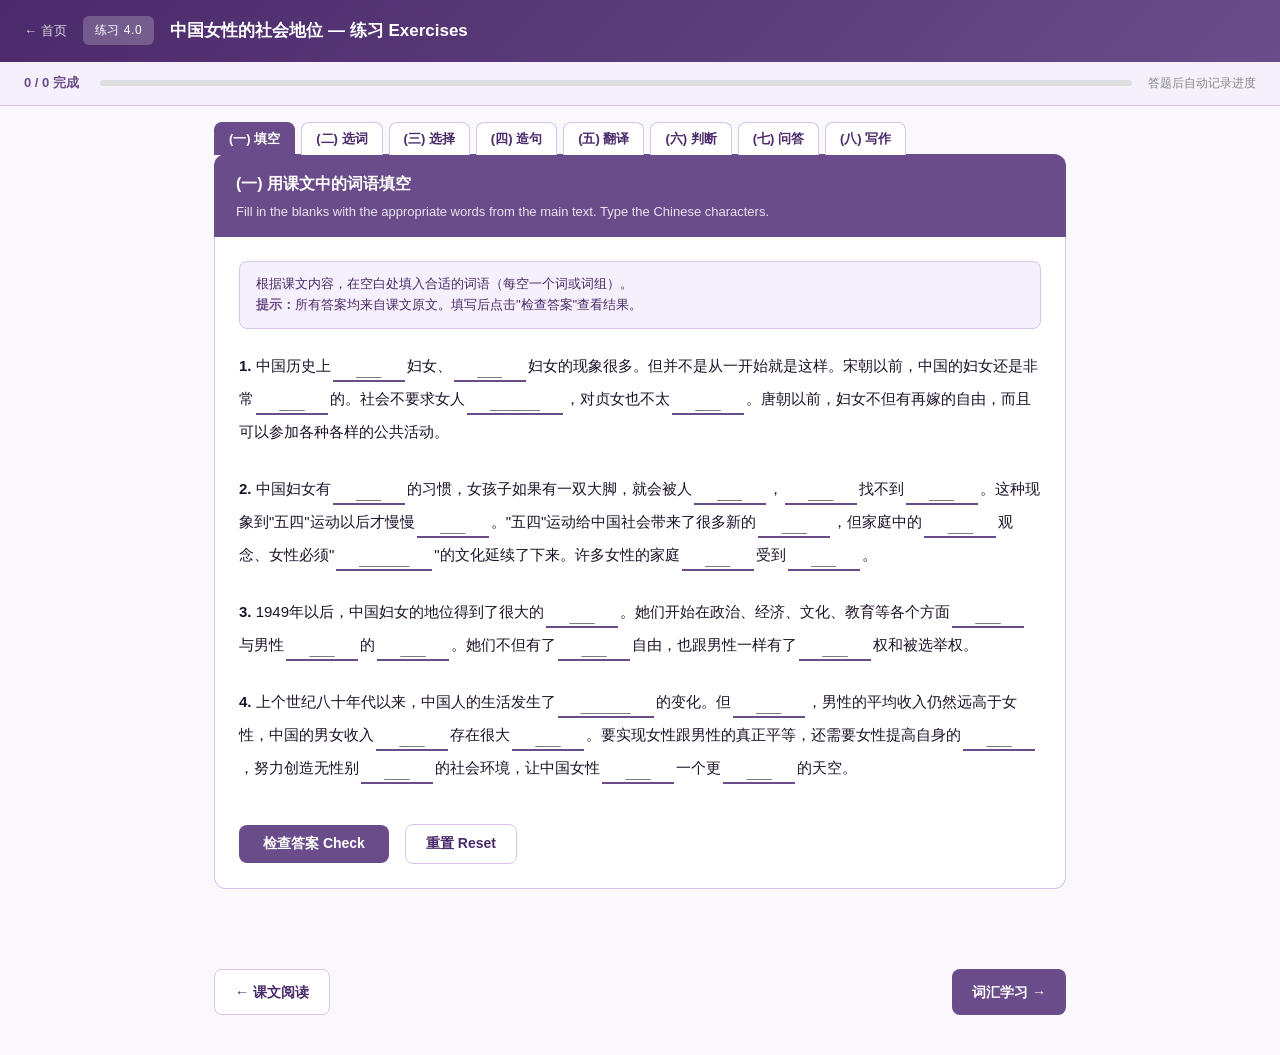
==== exercises-4-0.html @ 2a6adb48 "Add files via upload" ====
<!DOCTYPE html>
<html lang="zh">
<head>
<meta charset="UTF-8">
<meta name="viewport" content="width=device-width,initial-scale=1">
<title>Exercises 4.0 – 中国女性的社会地位</title>
<style>
*{box-sizing:border-box;margin:0;padding:0}
:root{--pu:#6b4c8a;--pud:#4a2a6a;--pul:#f5f0fb;--pub:#ede8f7;--puline:#d5c4ec;--ok:#2d6a4f;--okbg:#d8f3dc;--err:#922b21;--errbg:#fde8e8;--warn:#7d6608;--warnbg:#fef9c3}
body{font-family:'PingFang SC','Microsoft YaHei',sans-serif;background:#faf8fd;color:#1e1228;line-height:1.75;font-size:15px}

/* ── Header ── */
.site-header{background:linear-gradient(135deg,var(--pud),var(--pu));color:#fff;padding:16px 24px;display:flex;align-items:center;gap:16px;flex-wrap:wrap;position:sticky;top:0;z-index:100}
.site-header a.back{color:rgba(255,255,255,.8);font-size:13px;text-decoration:none;white-space:nowrap}
.site-header a.back:hover{color:#fff}
.badge{background:rgba(255,255,255,.22);border-radius:6px;padding:4px 12px;font-size:12px;letter-spacing:.05em}
.site-header h1{font-size:17px;flex:1}

/* ── Progress bar ── */
.progress-bar{background:var(--pul);border-bottom:1px solid var(--puline);padding:10px 24px;display:flex;align-items:center;gap:16px;font-size:13px;color:var(--pud);flex-wrap:wrap}
.progress-bar strong{color:var(--pu);min-width:60px}
.prog-track{flex:1;min-width:120px;height:6px;background:#ddd;border-radius:99px;overflow:hidden}
.prog-fill{height:100%;background:var(--pu);border-radius:99px;transition:width .4s}

/* ── Nav tabs ── */
.ex-tabs{display:flex;gap:6px;flex-wrap:wrap;padding:16px 24px 0;max-width:900px;margin:0 auto}
.ex-tab{padding:7px 14px;border-radius:8px 8px 0 0;border:1px solid var(--puline);border-bottom:none;background:#fff;color:var(--pud);font-size:13px;font-weight:600;cursor:pointer;transition:background .15s}
.ex-tab:hover{background:var(--pul)}
.ex-tab.active{background:var(--pu);color:#fff;border-color:var(--pu)}

/* ── Main layout ── */
.ex-wrap{max-width:900px;margin:0 auto;padding:0 24px 60px}
.ex-section{display:none}
.ex-section.active{display:block}
.ex-header{background:var(--pu);color:#fff;padding:16px 22px;border-radius:12px 12px 0 0;margin-top:-1px}
.ex-header h2{font-size:16px;font-weight:700}
.ex-header p{font-size:13px;opacity:.85;margin-top:4px;line-height:1.5}
.ex-body{background:#fff;border:1px solid var(--puline);border-top:none;border-radius:0 0 12px 12px;padding:24px}

/* ── Instructions box ── */
.instructions{background:var(--pul);border:1px solid var(--puline);border-radius:8px;padding:12px 16px;margin-bottom:20px;font-size:13px;color:var(--pud);line-height:1.6}
.instructions strong{color:var(--pu)}

/* ── Word bank ── */
.word-bank{display:flex;flex-wrap:wrap;gap:8px;padding:12px 16px;background:#f9f7fe;border:2px dashed var(--puline);border-radius:8px;margin-bottom:20px}
.word-bank span{background:#fff;border:1px solid var(--puline);border-radius:20px;padding:4px 12px;font-size:14px;font-weight:600;color:var(--pud);cursor:default}
.word-bank span.used{opacity:.35;text-decoration:line-through}

/* ── Fill-in-blank ── */
.fill-para{margin-bottom:24px;line-height:2.2;font-size:15px}
.blank-wrap{display:inline-flex;flex-direction:column;align-items:center;vertical-align:bottom;margin:0 2px}
.blank-input{border:none;border-bottom:2px solid var(--pu);background:transparent;width:72px;text-align:center;font-size:15px;font-family:inherit;color:var(--pud);outline:none;padding:2px 4px}
.blank-input.ok{border-color:var(--ok);color:var(--ok);background:var(--okbg)}
.blank-input.err{border-color:var(--err);color:var(--err);background:var(--errbg)}
.blank-hint{font-size:11px;color:var(--err);margin-top:2px;display:none}
.blank-input.err + .blank-hint{display:block}

/* ── Sentence group ── */
.sentence-group{margin-bottom:18px;padding:14px 16px;background:#faf8fd;border-radius:8px;border:1px solid var(--puline)}
.sentence-group .s-num{font-weight:700;color:var(--pu);margin-right:6px}
.sentence-group .s-text{font-size:15px;line-height:2}
.sentence-group .s-input{border:none;border-bottom:2px solid var(--pu);background:transparent;width:80px;text-align:center;font-size:15px;font-family:inherit;color:var(--pud);outline:none;padding:2px 4px}
.sentence-group .s-input.ok{border-color:var(--ok);color:var(--ok);background:var(--okbg);border-radius:4px}
.sentence-group .s-input.err{border-color:var(--err);color:var(--err);background:var(--errbg);border-radius:4px}
.s-feedback{font-size:13px;margin-top:8px;padding:7px 12px;border-radius:6px;display:none}
.s-feedback.show{display:block}
.s-feedback.ok{background:var(--okbg);color:var(--ok)}
.s-feedback.err{background:var(--errbg);color:var(--err)}

/* ── Choose between two words ── */
.pair-group{margin-bottom:18px;padding:14px 16px;background:#faf8fd;border-radius:8px;border:1px solid var(--puline)}
.pair-label{font-size:13px;font-weight:700;color:var(--pu);margin-bottom:8px;display:flex;align-items:center;gap:8px}
.pair-badge{background:var(--pu);color:#fff;border-radius:20px;padding:2px 10px;font-size:12px}
.pair-sentence{font-size:15px;line-height:2.1;margin-bottom:6px}
.pair-select{border:1.5px solid var(--puline);border-radius:6px;padding:4px 10px;font-size:14px;font-family:inherit;background:#fff;color:var(--pud);outline:none;cursor:pointer}
.pair-select:focus{border-color:var(--pu)}
.pair-select.ok{border-color:var(--ok);background:var(--okbg);color:var(--ok)}
.pair-select.err{border-color:var(--err);background:var(--errbg);color:var(--err)}
.pair-feedback{font-size:13px;margin-top:6px;padding:6px 10px;border-radius:6px;display:none}
.pair-feedback.show{display:block}
.pair-feedback.ok{background:var(--okbg);color:var(--ok)}
.pair-feedback.err{background:var(--errbg);color:var(--err)}

/* ── T/F ── */
.tf-item{display:flex;align-items:flex-start;gap:12px;padding:14px 16px;background:#faf8fd;border:1px solid var(--puline);border-radius:8px;margin-bottom:12px}
.tf-num{font-weight:700;color:var(--pu);min-width:24px}
.tf-statement{flex:1;font-size:15px;line-height:1.65}
.tf-btns{display:flex;gap:8px;flex-shrink:0}
.tf-btn{padding:6px 16px;border-radius:6px;border:1.5px solid var(--puline);background:#fff;font-size:14px;font-weight:600;cursor:pointer;transition:background .15s}
.tf-btn:hover:not(:disabled){background:var(--pul)}
.tf-btn.selected-t{background:var(--pu);color:#fff;border-color:var(--pu)}
.tf-btn.selected-f{background:var(--pu);color:#fff;border-color:var(--pu)}
.tf-btn.correct{background:var(--okbg);color:var(--ok);border-color:var(--ok)}
.tf-btn.wrong{background:var(--errbg);color:var(--err);border-color:var(--err)}
.tf-btn:disabled{cursor:default}
.tf-expl{font-size:13px;margin-top:8px;padding:7px 12px;border-radius:6px;display:none;line-height:1.55}
.tf-expl.show{display:block}
.tf-expl.ok{background:var(--okbg);color:var(--ok)}
.tf-expl.err{background:var(--errbg);color:var(--err)}

/* ── Open-ended ── */
.open-q{margin-bottom:20px;padding:16px;background:#faf8fd;border:1px solid var(--puline);border-radius:8px}
.open-q .q-num{font-weight:700;color:var(--pu);margin-right:8px}
.open-q textarea{width:100%;min-height:90px;border:1.5px solid var(--puline);border-radius:8px;padding:10px;font-size:14px;font-family:inherit;resize:vertical;outline:none;margin-top:10px;background:#fff}
.open-q textarea:focus{border-color:var(--pu)}
.model-toggle{font-size:13px;color:var(--pu);cursor:pointer;text-decoration:underline;margin-top:8px;display:inline-block}
.model-answer{display:none;margin-top:10px;padding:12px 14px;background:var(--warnbg);border:1px solid #e9d100;border-radius:8px;font-size:14px;line-height:1.65;color:var(--warn)}
.model-answer.show{display:block}
.model-answer strong{display:block;margin-bottom:6px;font-size:13px}

/* ── Translate section ── */
.translate-src{background:#f0f4ff;border:1px solid #c0ccee;border-radius:8px;padding:14px 16px;margin-bottom:14px;font-size:14px;line-height:1.7;font-style:italic;color:#2c3e6a}

/* ── Buttons ── */
.btn-check{background:var(--pu);color:#fff;border:none;border-radius:8px;padding:10px 24px;font-size:14px;font-weight:700;cursor:pointer;margin-top:16px;transition:opacity .15s}
.btn-check:hover{opacity:.85}
.btn-reset{background:#fff;color:var(--pud);border:1.5px solid var(--puline);border-radius:8px;padding:10px 20px;font-size:14px;font-weight:600;cursor:pointer;margin-top:16px;margin-left:8px;transition:background .15s}
.btn-reset:hover{background:var(--pul)}
.btn-row{display:flex;gap:8px;flex-wrap:wrap;align-items:center;margin-top:18px}

/* ── Score summary ── */
.score-box{background:#fff;border:2px solid var(--puline);border-radius:12px;padding:20px 24px;text-align:center;margin-top:20px;display:none}
.score-box.show{display:block}
.score-big{font-size:36px;font-weight:700;color:var(--pu)}
.score-label{color:#666;font-size:14px;margin-top:4px}

/* ── Writing links ── */
.writing-promo{background:var(--pul);border:1px solid var(--puline);border-radius:10px;padding:18px 20px;display:flex;align-items:center;justify-content:space-between;gap:16px;flex-wrap:wrap}
.writing-promo p{font-size:14px;color:var(--pud);flex:1}
.writing-promo a{background:var(--pu);color:#fff;text-decoration:none;padding:10px 20px;border-radius:8px;font-size:14px;font-weight:600;white-space:nowrap;transition:opacity .15s}
.writing-promo a:hover{opacity:.85}

/* ── Nav footer ── */
.nav-footer{max-width:900px;margin:0 auto;padding:20px 24px 40px;display:flex;justify-content:space-between;gap:10px;flex-wrap:wrap}
.nav-link{display:inline-flex;align-items:center;gap:8px;text-decoration:none;padding:10px 20px;border-radius:8px;font-size:14px;font-weight:600;transition:opacity .15s}
.nav-link.sec{background:#fff;color:var(--pud);border:1.5px solid var(--puline)}
.nav-link.pri{background:var(--pu);color:#fff}
.nav-link:hover{opacity:.82}

@media(max-width:600px){
  .ex-tabs{padding:12px 12px 0;gap:4px}
  .ex-tab{padding:6px 10px;font-size:12px}
  .ex-wrap{padding:0 12px 60px}
  .tf-item{flex-direction:column}
  .tf-btns{margin-top:8px}
}
</style>
</head>
<body>

<header class="site-header">
  <a class="back" href="index.html">← 首页</a>
  <div class="badge">练习 4.0</div>
  <h1>中国女性的社会地位 — 练习 Exercises</h1>
</header>

<div class="progress-bar">
  <strong id="prog-label">0 / 0 完成</strong>
  <div class="prog-track"><div class="prog-fill" id="prog-fill" style="width:0%"></div></div>
  <span style="color:#888;font-size:12px">答题后自动记录进度</span>
</div>

<div class="ex-tabs">
  <button class="ex-tab active" onclick="showSection(0)">(一) 填空</button>
  <button class="ex-tab" onclick="showSection(1)">(二) 选词</button>
  <button class="ex-tab" onclick="showSection(2)">(三) 选择</button>
  <button class="ex-tab" onclick="showSection(3)">(四) 造句</button>
  <button class="ex-tab" onclick="showSection(4)">(五) 翻译</button>
  <button class="ex-tab" onclick="showSection(5)">(六) 判断</button>
  <button class="ex-tab" onclick="showSection(6)">(七) 问答</button>
  <button class="ex-tab" onclick="showSection(7)">(八) 写作</button>
</div>

<div class="ex-wrap">

<!-- ══════════════════════════════════
  (一) 填空 Fill in the blanks
══════════════════════════════════ -->
<div class="ex-section active" id="sec0">
  <div class="ex-header">
    <h2>(一) 用课文中的词语填空</h2>
    <p>Fill in the blanks with the appropriate words from the main text. Type the Chinese characters.</p>
  </div>
  <div class="ex-body">
    <div class="instructions">
      根据课文内容，在空白处填入合适的词语（每空一个词或词组）。<br>
      <strong>提示：</strong>所有答案均来自课文原文。填写后点击"检查答案"查看结果。
    </div>

    <!-- Para 1 -->
    <div class="fill-para">
      <strong>1.</strong> 中国历史上<span class="blank-wrap"><input class="blank-input" data-ans="歧视" placeholder="___"><span class="blank-hint">→ 歧视</span></span>妇女、<span class="blank-wrap"><input class="blank-input" data-ans="压迫" placeholder="___"><span class="blank-hint">→ 压迫</span></span>妇女的现象很多。但并不是从一开始就是这样。宋朝以前，中国的妇女还是非常<span class="blank-wrap"><input class="blank-input" data-ans="开放" placeholder="___"><span class="blank-hint">→ 开放</span></span>的。社会不要求女人<span class="blank-wrap"><input class="blank-input" data-ans="从一而终" placeholder="______" style="width:96px"><span class="blank-hint">→ 从一而终</span></span>，对贞女也不太<span class="blank-wrap"><input class="blank-input" data-ans="在乎" placeholder="___"><span class="blank-hint">→ 在乎</span></span>。唐朝以前，妇女不但有再嫁的自由，而且可以参加各种各样的公共活动。
    </div>

    <!-- Para 2 -->
    <div class="fill-para">
      <strong>2.</strong> 中国妇女有<span class="blank-wrap"><input class="blank-input" data-ans="缠足" placeholder="___"><span class="blank-hint">→ 缠足</span></span>的习惯，女孩子如果有一双大脚，就会被人<span class="blank-wrap"><input class="blank-input" data-ans="耻笑" placeholder="___"><span class="blank-hint">→ 耻笑</span></span>，<span class="blank-wrap"><input class="blank-input" data-ans="甚至" placeholder="___"><span class="blank-hint">→ 甚至</span></span>找不到<span class="blank-wrap"><input class="blank-input" data-ans="婆家" placeholder="___"><span class="blank-hint">→ 婆家</span></span>。这种现象到"五四"运动以后才慢慢<span class="blank-wrap"><input class="blank-input" data-ans="消失" placeholder="___"><span class="blank-hint">→ 消失</span></span>。"五四"运动给中国社会带来了很多新的<span class="blank-wrap"><input class="blank-input" data-ans="风气" placeholder="___"><span class="blank-hint">→ 风气</span></span>，但家庭中的<span class="blank-wrap"><input class="blank-input" data-ans="夫权" placeholder="___"><span class="blank-hint">→ 夫权</span></span>观念、女性必须"<span class="blank-wrap"><input class="blank-input" data-ans="三从四德" placeholder="______" style="width:96px"><span class="blank-hint">→ 三从四德</span></span>"的文化延续了下来。许多女性的家庭<span class="blank-wrap"><input class="blank-input" data-ans="权益" placeholder="___"><span class="blank-hint">→ 权益</span></span>受到<span class="blank-wrap"><input class="blank-input" data-ans="侵犯" placeholder="___"><span class="blank-hint">→ 侵犯</span></span>。
    </div>

    <!-- Para 3 -->
    <div class="fill-para">
      <strong>3.</strong> 1949年以后，中国妇女的地位得到了很大的<span class="blank-wrap"><input class="blank-input" data-ans="提高" placeholder="___"><span class="blank-hint">→ 提高</span></span>。她们开始在政治、经济、文化、教育等各个方面<span class="blank-wrap"><input class="blank-input" data-ans="享有" placeholder="___"><span class="blank-hint">→ 享有</span></span>与男性<span class="blank-wrap"><input class="blank-input" data-ans="平等" placeholder="___"><span class="blank-hint">→ 平等</span></span>的<span class="blank-wrap"><input class="blank-input" data-ans="权利" placeholder="___"><span class="blank-hint">→ 权利</span></span>。她们不但有了<span class="blank-wrap"><input class="blank-input" data-ans="婚姻" placeholder="___"><span class="blank-hint">→ 婚姻</span></span>自由，也跟男性一样有了<span class="blank-wrap"><input class="blank-input" data-ans="选举" placeholder="___"><span class="blank-hint">→ 选举</span></span>权和被选举权。
    </div>

    <!-- Para 4 -->
    <div class="fill-para">
      <strong>4.</strong> 上个世纪八十年代以来，中国人的生活发生了<span class="blank-wrap"><input class="blank-input" data-ans="翻天覆地" placeholder="______" style="width:96px"><span class="blank-hint">→ 翻天覆地</span></span>的变化。但<span class="blank-wrap"><input class="blank-input" data-ans="目前" placeholder="___"><span class="blank-hint">→ 目前</span></span>，男性的平均收入仍然远高于女性，中国的男女收入<span class="blank-wrap"><input class="blank-input" data-ans="比率" placeholder="___"><span class="blank-hint">→ 比率</span></span>存在很大<span class="blank-wrap"><input class="blank-input" data-ans="差距" placeholder="___"><span class="blank-hint">→ 差距</span></span>。要实现女性跟男性的真正平等，还需要女性提高自身的<span class="blank-wrap"><input class="blank-input" data-ans="素质" placeholder="___"><span class="blank-hint">→ 素质</span></span>，努力创造无性别<span class="blank-wrap"><input class="blank-input" data-ans="歧视" placeholder="___"><span class="blank-hint">→ 歧视</span></span>的社会环境，让中国女性<span class="blank-wrap"><input class="blank-input" data-ans="拥有" placeholder="___"><span class="blank-hint">→ 拥有</span></span>一个更<span class="blank-wrap"><input class="blank-input" data-ans="广阔" placeholder="___"><span class="blank-hint">→ 广阔</span></span>的天空。
    </div>

    <div class="btn-row">
      <button class="btn-check" onclick="checkFill()">检查答案 Check</button>
      <button class="btn-reset" onclick="resetFill()">重置 Reset</button>
    </div>
    <div class="score-box" id="fill-score"></div>
  </div>
</div>

<!-- ══════════════════════════════════
  (二) 选词填空
══════════════════════════════════ -->
<div class="ex-section" id="sec1">
  <div class="ex-header">
    <h2>(二) 选词填空</h2>
    <p>Fill in the blanks with the most appropriate words from the list below.</p>
  </div>
  <div class="ex-body">
    <div class="word-bank" id="wb2">
      <span>压迫</span><span>消失</span><span>广阔</span><span>虐待</span>
      <span>享有</span><span>侵犯</span><span>在乎</span><span>调查</span>
      <span>下降</span><span>期待</span>
    </div>

    <div id="cloze-items">
      <div class="sentence-group" data-ans="虐待">
        <span class="s-num">1.</span>
        <span class="s-text">听说在战争中经常有打骂、<input class="s-input" placeholder="____">俘虏的现象。</span>
        <div class="s-feedback"></div>
      </div>
      <div class="sentence-group" data-ans="压迫">
        <span class="s-num">2.</span>
        <span class="s-text">在阶级社会里，被<input class="s-input" placeholder="____">阶级不可能有真正的自由。</span>
        <div class="s-feedback"></div>
      </div>
      <div class="sentence-group" data-ans="消失">
        <span class="s-num">3.</span>
        <span class="s-text">恐龙在地球上生活了一亿多年，后来为什么突然<input class="s-input" placeholder="____">了？</span>
        <div class="s-feedback"></div>
      </div>
      <div class="sentence-group" data-ans="侵犯">
        <span class="s-num">4.</span>
        <span class="s-text">根据美国法律，如果美国公司在国外<input class="s-input" placeholder="____">人权，外国公民可以把这个公司告上法庭。</span>
        <div class="s-feedback"></div>
      </div>
      <div class="sentence-group" data-ans="广阔">
        <span class="s-num">5.</span>
        <span class="s-text">看着那<input class="s-input" placeholder="____">的海面，他的心情一下子好了许多。</span>
        <div class="s-feedback"></div>
      </div>
      <div class="sentence-group" data-ans="期待">
        <span class="s-num">6.</span>
        <span class="s-text">对蝴蝶季节迁徙（to migrate）的研究才刚刚开始，科学家<input class="s-input" placeholder="____">着有更多更有趣的发现。</span>
        <div class="s-feedback"></div>
      </div>
      <div class="sentence-group" data-ans="下降">
        <span class="s-num">7.</span>
        <span class="s-text">他最近迷上了电脑游戏，没有心思学习，考试成绩直线<input class="s-input" placeholder="____">。</span>
        <div class="s-feedback"></div>
      </div>
      <div class="sentence-group" data-ans="享有">
        <span class="s-num">8.</span>
        <span class="s-text">杭州<input class="s-input" placeholder="____">"人间天堂"的美誉（good reputation），是中国著名的旅游城市。</span>
        <div class="s-feedback"></div>
      </div>
      <div class="sentence-group" data-ans="调查">
        <span class="s-num">9.</span>
        <span class="s-text">根据最新的<input class="s-input" placeholder="____">结果，69%的老师不喜欢新上任的教育部部长。</span>
        <div class="s-feedback"></div>
      </div>
      <div class="sentence-group" data-ans="在乎">
        <span class="s-num">10.</span>
        <span class="s-text">不少人进歌厅、舞厅一次花几百元、上千元都不<input class="s-input" placeholder="____">，却不愿意花几十元买书报杂志。</span>
        <div class="s-feedback"></div>
      </div>
    </div>
    <div class="btn-row">
      <button class="btn-check" onclick="checkCloze()">检查答案 Check</button>
      <button class="btn-reset" onclick="resetCloze()">重置 Reset</button>
    </div>
    <div class="score-box" id="cloze-score"></div>
  </div>
</div>

<!-- ══════════════════════════════════
  (三) 选词
══════════════════════════════════ -->
<div class="ex-section" id="sec2">
  <div class="ex-header">
    <h2>(三) 选择适当的词语完成句子</h2>
    <p>Choose the correct word from each pair to complete the sentences.</p>
  </div>
  <div class="ex-body">

    <div class="pair-group">
      <div class="pair-label"><span class="pair-badge">1</span> 权益 &nbsp;|&nbsp; 权利</div>
      <div class="pair-sentence">在美国，每一位消费者都有<select class="pair-select" data-ans="权利"><option value="">—</option><option>权益</option><option>权利</option></select>运用《消费者保护法》来保护自己的合法<select class="pair-select" data-ans="权益"><option value="">—</option><option>权益</option><option>权利</option></select>。</div>
      <div class="pair-feedback"></div>
      <div class="instructions" style="margin-top:10px;margin-bottom:0;font-size:12px">💡 <strong>权利</strong> = the right <em>to do</em> something (a privilege or entitlement). <strong>权益</strong> = rights and interests combined (a broader legal concept of what one is owed).</div>
    </div>

    <div class="pair-group">
      <div class="pair-label"><span class="pair-badge">2</span> 享有 &nbsp;|&nbsp; 拥有</div>
      <div class="pair-sentence">在理想的社会中，不管你是否<select class="pair-select" data-ans="拥有"><option value="">—</option><option>享有</option><option>拥有</option></select>个人财产，所有人都<select class="pair-select" data-ans="享有"><option value="">—</option><option>享有</option><option>拥有</option></select>同样的自由和平等。</div>
      <div class="pair-feedback"></div>
      <div class="instructions" style="margin-top:10px;margin-bottom:0;font-size:12px">💡 <strong>享有</strong> = to enjoy (rights, status, reputation) — formal register, used with abstract things like rights or prestige. <strong>拥有</strong> = to have / possess — used with both concrete and abstract things.</div>
    </div>

    <div class="pair-group">
      <div class="pair-label"><span class="pair-badge">3</span> 甚至 &nbsp;|&nbsp; 即使</div>
      <div class="pair-sentence">电脑技术落后（to lag）是很糟糕的情况。不用说比人差十年八年，<select class="pair-select" data-ans="甚至"><option value="">—</option><option>甚至</option><option>即使</option></select>只差三五年，<select class="pair-select" data-ans="即使"><option value="">—</option><option>甚至</option><option>即使</option></select>一两年，都是很大的差距。</div>
      <div class="pair-feedback"></div>
      <div class="instructions" style="margin-top:10px;margin-bottom:0;font-size:12px">💡 <strong>甚至</strong> = even (emphasizes an extreme case that is surprising). <strong>即使</strong> = even if / even though (introduces a concession or hypothetical condition).</div>
    </div>

    <div class="pair-group">
      <div class="pair-label"><span class="pair-badge">4</span> 虐待 &nbsp;|&nbsp; 歧视</div>
      <div class="pair-sentence">他小时候经常受后母的<select class="pair-select" data-ans="虐待"><option value="">—</option><option>虐待</option><option>歧视</option></select>，上学后因为残疾又受到同学们的<select class="pair-select" data-ans="歧视"><option value="">—</option><option>虐待</option><option>歧视</option></select>，最终他变成了一个性格孤僻（antisocial）的人。</div>
      <div class="pair-feedback"></div>
      <div class="instructions" style="margin-top:10px;margin-bottom:0;font-size:12px">💡 <strong>虐待</strong> = to physically or emotionally abuse — involves active mistreatment. <strong>歧视</strong> = to discriminate against — involves unfair bias or prejudice based on a characteristic.</div>
    </div>

    <div class="pair-group">
      <div class="pair-label"><span class="pair-badge">5</span> 现象 &nbsp;|&nbsp; 风气</div>
      <div class="pair-sentence">我承认老百姓大多数是好的，我们的社会<select class="pair-select" data-ans="风气"><option value="">—</option><option>现象</option><option>风气</option></select>基本上也是好的，但社会上有个奇怪的<select class="pair-select" data-ans="现象"><option value="">—</option><option>现象</option><option>风气</option></select>：好人怕坏人。</div>
      <div class="pair-feedback"></div>
      <div class="instructions" style="margin-top:10px;margin-bottom:0;font-size:12px">💡 <strong>风气</strong> = general social atmosphere or prevalent custom — describes the overall climate. <strong>现象</strong> = a specific observable phenomenon or occurrence.</div>
    </div>

    <div class="pair-group">
      <div class="pair-label"><span class="pair-badge">6</span> 婚姻 &nbsp;|&nbsp; 出嫁</div>
      <div class="pair-sentence">我面临着一个<select class="pair-select" data-ans="婚姻"><option value="">—</option><option>婚姻</option><option>出嫁</option></select>的难题；我现在已经到了<select class="pair-select" data-ans="出嫁"><option value="">—</option><option>婚姻</option><option>出嫁</option></select>的年龄，追求者也不少，但这么多年了，还没有找到真正的爱情。</div>
      <div class="pair-feedback"></div>
      <div class="instructions" style="margin-top:10px;margin-bottom:0;font-size:12px">💡 <strong>婚姻</strong> = marriage as an institution or state (N). <strong>出嫁</strong> = (of a woman) to get married / to be wed (VO) — specifically describes the act of a woman marrying and leaving her family.</div>
    </div>

    <div class="pair-group">
      <div class="pair-label"><span class="pair-badge">7</span> 侵犯 &nbsp;|&nbsp; 压迫</div>
      <div class="pair-sentence">他认为，目前国际上最严重的<select class="pair-select" data-ans="侵犯"><option value="">—</option><option>侵犯</option><option>压迫</option></select>人权的行为是种族歧视与种族<select class="pair-select" data-ans="压迫"><option value="">—</option><option>侵犯</option><option>压迫</option></select>，而这正是美国社会很难根治的一个问题。</div>
      <div class="pair-feedback"></div>
    </div>

    <div class="pair-group">
      <div class="pair-label"><span class="pair-badge">8</span> 差距 &nbsp;|&nbsp; 下降</div>
      <div class="pair-sentence">由于这些年经济发展的不平衡，地区之间的收入<select class="pair-select" data-ans="差距"><option value="">—</option><option>差距</option><option>下降</option></select>变大，一部分人的生活水平不但没有提高，反而<select class="pair-select" data-ans="下降"><option value="">—</option><option>差距</option><option>下降</option></select>了。</div>
      <div class="pair-feedback"></div>
    </div>

    <div class="pair-group">
      <div class="pair-label"><span class="pair-badge">9</span> 心态 &nbsp;|&nbsp; 素质</div>
      <div class="pair-sentence">王洪是一名基本功非常好、而且<select class="pair-select" data-ans="素质"><option value="">—</option><option>心态</option><option>素质</option></select>不错的棋手（chess player）。虽然我只跟他谈了几分钟，但我能感觉到他此时的<select class="pair-select" data-ans="心态"><option value="">—</option><option>心态</option><option>素质</option></select>很稳定。</div>
      <div class="pair-feedback"></div>
      <div class="instructions" style="margin-top:10px;margin-bottom:0;font-size:12px">💡 <strong>素质</strong> = inner quality, ability, or caliber — a more stable, long-term attribute. <strong>心态</strong> = state of mind or mentality — describes one's current psychological disposition.</div>
    </div>

    <div class="pair-group">
      <div class="pair-label"><span class="pair-badge">10</span> 改变 &nbsp;|&nbsp; 消失</div>
      <div class="pair-sentence">她站在那里，看着他的身影<select class="pair-select" data-ans="消失"><option value="">—</option><option>改变</option><option>消失</option></select>在黑夜中。说实话，她多么希望他突然<select class="pair-select" data-ans="改变"><option value="">—</option><option>改变</option><option>消失</option></select>主意，跑回来，牵着她的手，像以前一样送她回家。</div>
      <div class="pair-feedback"></div>
    </div>

    <div class="btn-row">
      <button class="btn-check" onclick="checkPairs()">检查答案 Check</button>
      <button class="btn-reset" onclick="resetPairs()">重置 Reset</button>
    </div>
    <div class="score-box" id="pair-score"></div>
  </div>
</div>

<!-- ══════════════════════════════════
  (四) 造句
══════════════════════════════════ -->
<div class="ex-section" id="sec3">
  <div class="ex-header">
    <h2>(四) 造句 Make Sentences</h2>
    <p>Write your own sentence using each word. Click "See example" to check your ideas.</p>
  </div>
  <div class="ex-body">
    <div class="instructions">用下列词语各造一个句子（中文）。写完后点击"参考例句"查看示例。</div>

    <div class="open-q">
      <span class="q-num">1.</span> <strong>歧视</strong>
      <textarea placeholder="用"歧视"造句…"></textarea>
      <span class="model-toggle" onclick="toggleModel(this)">📖 参考例句</span>
      <div class="model-answer"><strong>参考：</strong>在一些国家，对女性的就业歧视至今仍然非常严重，许多女性因为怀孕或已婚而被拒绝雇用。</div>
    </div>

    <div class="open-q">
      <span class="q-num">2.</span> <strong>要求</strong>
      <textarea placeholder="用"要求"造句…"></textarea>
      <span class="model-toggle" onclick="toggleModel(this)">📖 参考例句</span>
      <div class="model-answer"><strong>参考：</strong>这家公司要求所有员工每天按时上班，不得迟到，否则将被扣工资。</div>
    </div>

    <div class="open-q">
      <span class="q-num">3.</span> <strong>甚至</strong>
      <textarea placeholder="用"甚至"造句…"></textarea>
      <span class="model-toggle" onclick="toggleModel(this)">📖 参考例句</span>
      <div class="model-answer"><strong>参考：</strong>他工作非常努力，每天工作十二个小时，甚至周末也不休息。<br><br>💡 "甚至" introduces a surprising extreme case. Pattern: ...，甚至...（也/都）...</div>
    </div>

    <div class="open-q">
      <span class="q-num">4.</span> <strong>挑战</strong>
      <textarea placeholder="用"挑战"造句…"></textarea>
      <span class="model-toggle" onclick="toggleModel(this)">📖 参考例句</span>
      <div class="model-answer"><strong>参考：</strong>在职场中，女性面临的最大挑战之一是如何在事业和家庭之间取得平衡。<br><br>💡 "挑战" can be N (a challenge) or V (to challenge). 面临挑战 = to face a challenge; 接受挑战 = to accept a challenge.</div>
    </div>

    <div class="open-q">
      <span class="q-num">5.</span> <strong>总之</strong>
      <textarea placeholder="用"总之"造句…"></textarea>
      <span class="model-toggle" onclick="toggleModel(this)">📖 参考例句</span>
      <div class="model-answer"><strong>参考：</strong>总之，要实现真正的男女平等，不仅需要法律的保护，还需要改变社会观念和每个人的行为。<br><br>💡 "总之" = in short / in conclusion. It summarizes what was just said. Usually comes at the start of the final sentence.</div>
    </div>
  </div>
</div>

<!-- ══════════════════════════════════
  (五) 翻译
══════════════════════════════════ -->
<div class="ex-section" id="sec4">
  <div class="ex-header">
    <h2>(五) 把下面一段话翻译成中文</h2>
    <p>Translate the following paragraph into Chinese.</p>
  </div>
  <div class="ex-body">
    <div class="translate-src">
      Eight years ago, Farrell, curious if the practice of foot binding still existed, asked a friend in China, who in turn asked her sister, who was overheard by her car driver. The driver revealed that he had a grandmother with bound feet. It was this elderly woman, Zhan Yunying, who would become Farrell's first subject. "It was kind of shocking but in some ways beautiful," she remembers, "When she took her shoes and socks off, her feet were totally, fully in lotus shape. To me, they represented the trouble and toil this woman has been through — and what women do go through — to attract a partner... There was something quite tremendous about it."
    </div>
    <div class="open-q" style="border:none;padding:0;background:transparent">
      <textarea style="min-height:160px" placeholder="在这里写你的中文翻译…"></textarea>
      <span class="model-toggle" onclick="toggleModel(this)">📖 参考译文</span>
      <div class="model-answer">
        <strong>参考译文（供参考，不唯一）：</strong><br>
        八年前，法雷尔好奇是否还存在缠足的习俗，便向她在中国的一位朋友打听。这位朋友问了她的姐妹，恰好被她的司机听到了。司机透露说他有一位缠了足的祖母。正是这位老人——詹云英——成了法雷尔的第一个拍摄对象。"看到时有些震惊，但某种程度上又觉得很美，"她回忆道，"当她脱掉鞋袜，那双脚完全呈莲花形状。在我看来，那代表了这位女性所经历的艰辛与磨难——以及所有女性为了吸引伴侣所付出的代价……那有一种震撼人心的力量。"
        <br><br>
        <strong>关键词汇提示：</strong>缠足 chánzú | 莲花 liánhuā | 艰辛与磨难 jiānxīn yǔ mónàn | 震撼人心 zhèn hàn rén xīn
      </div>
    </div>
  </div>
</div>

<!-- ══════════════════════════════════
  (六) 判断正误 T/F
══════════════════════════════════ -->
<div class="ex-section" id="sec5">
  <div class="ex-header">
    <h2>(六) 根据课文判断正误</h2>
    <p>Mark the following statements True (T) or False (F) based on the main text.</p>
  </div>
  <div class="ex-body">

    <div class="tf-item" data-ans="F">
      <div class="tf-num">1.</div>
      <div>
        <div class="tf-statement">宋朝以前，中国妇女受压迫、受歧视的情况非常严重。</div>
        <div class="tf-expl"></div>
      </div>
      <div class="tf-btns"><button class="tf-btn" onclick="checkTF(this,'T')">T</button><button class="tf-btn" onclick="checkTF(this,'F')">F</button></div>
    </div>

    <div class="tf-item" data-ans="T">
      <div class="tf-num">2.</div>
      <div>
        <div class="tf-statement">蔡文姬是汉朝时期的人，她结过两次婚。</div>
        <div class="tf-expl"></div>
      </div>
      <div class="tf-btns"><button class="tf-btn" onclick="checkTF(this,'T')">T</button><button class="tf-btn" onclick="checkTF(this,'F')">F</button></div>
    </div>

    <div class="tf-item" data-ans="T">
      <div class="tf-num">3.</div>
      <div>
        <div class="tf-statement">唐朝以前，女孩子有一双大脚不会被人看不起，也不会被人耻笑。</div>
        <div class="tf-expl"></div>
      </div>
      <div class="tf-btns"><button class="tf-btn" onclick="checkTF(this,'T')">T</button><button class="tf-btn" onclick="checkTF(this,'F')">F</button></div>
    </div>

    <div class="tf-item" data-ans="F">
      <div class="tf-num">4.</div>
      <div>
        <div class="tf-statement">缠足的女孩必须穿高跟鞋，这样，她们走路的样子就完全改变了。</div>
        <div class="tf-expl"></div>
      </div>
      <div class="tf-btns"><button class="tf-btn" onclick="checkTF(this,'T')">T</button><button class="tf-btn" onclick="checkTF(this,'F')">F</button></div>
    </div>

    <div class="tf-item" data-ans="F">
      <div class="tf-num">5.</div>
      <div>
        <div class="tf-statement">"五四"运动后，缠足现象很快就消失了，但女性的地位没有很大的变化。</div>
        <div class="tf-expl"></div>
      </div>
      <div class="tf-btns"><button class="tf-btn" onclick="checkTF(this,'T')">T</button><button class="tf-btn" onclick="checkTF(this,'F')">F</button></div>
    </div>

    <div class="tf-item" data-ans="T">
      <div class="tf-num">6.</div>
      <div>
        <div class="tf-statement">媳妇在"熬成婆"以后，会用婆婆对待自己的方法来对待媳妇。</div>
        <div class="tf-expl"></div>
      </div>
      <div class="tf-btns"><button class="tf-btn" onclick="checkTF(this,'T')">T</button><button class="tf-btn" onclick="checkTF(this,'F')">F</button></div>
    </div>

    <div class="tf-item" data-ans="T">
      <div class="tf-num">7.</div>
      <div>
        <div class="tf-statement">在古代，女性除了可能受到婆婆或者后母的虐待，还得受男性的压迫。</div>
        <div class="tf-expl"></div>
      </div>
      <div class="tf-btns"><button class="tf-btn" onclick="checkTF(this,'T')">T</button><button class="tf-btn" onclick="checkTF(this,'F')">F</button></div>
    </div>

    <div class="tf-item" data-ans="T">
      <div class="tf-num">8.</div>
      <div>
        <div class="tf-statement">中国的女性是1949年以后才开始享有选举权和被选举权的。</div>
        <div class="tf-expl"></div>
      </div>
      <div class="tf-btns"><button class="tf-btn" onclick="checkTF(this,'T')">T</button><button class="tf-btn" onclick="checkTF(this,'F')">F</button></div>
    </div>

    <div class="tf-item" data-ans="T">
      <div class="tf-num">9.</div>
      <div>
        <div class="tf-statement">二十世纪七十年代末，中国基本上实现了男女平等。</div>
        <div class="tf-expl"></div>
      </div>
      <div class="tf-btns"><button class="tf-btn" onclick="checkTF(this,'T')">T</button><button class="tf-btn" onclick="checkTF(this,'F')">F</button></div>
    </div>

    <div class="tf-item" data-ans="T">
      <div class="tf-num">10.</div>
      <div>
        <div class="tf-statement">作为世界上人口最多的国家，中国妇女的地位问题面临着很多新的挑战。</div>
        <div class="tf-expl"></div>
      </div>
      <div class="tf-btns"><button class="tf-btn" onclick="checkTF(this,'T')">T</button><button class="tf-btn" onclick="checkTF(this,'F')">F</button></div>
    </div>

    <div class="score-box" id="tf-score"></div>
  </div>
</div>

<!-- ══════════════════════════════════
  (七) 问答
══════════════════════════════════ -->
<div class="ex-section" id="sec6">
  <div class="ex-header">
    <h2>(七) 根据课文内容回答下列问题</h2>
    <p>Answer the following questions based on the content of the text.</p>
  </div>
  <div class="ex-body">
    <div class="instructions">用中文回答，尽量用课文中的词语。写完后点击"参考答案"查看要点。</div>

    <div class="open-q">
      <span class="q-num">1.</span> 根据课文内容，哪个时代中国女性的地位最高？
      <textarea placeholder="你的回答…"></textarea>
      <span class="model-toggle" onclick="toggleModel(this)">📖 参考答案</span>
      <div class="model-answer"><strong>参考：</strong>宋朝以前（特别是唐朝及更早），中国女性的地位相对最高。那时妇女可以再嫁，可以参加公共活动，社会对她们比较开放，没有缠足习俗，也不要求她们从一而终。</div>
    </div>

    <div class="open-q">
      <span class="q-num">2.</span> 缠足的习惯是什么时候开始的？它为什么会流行那么多年？为什么那么长的时间里没有人改变这种传统？
      <textarea placeholder="你的回答…"></textarea>
      <span class="model-toggle" onclick="toggleModel(this)">📖 参考答案</span>
      <div class="model-answer"><strong>参考：</strong>缠足从宋朝开始流行。它会流行那么多年，是因为社会把小脚视为女性美的标准，不缠足的女孩找不到婆家，甚至会被人耻笑。缠足后，女性被禁锢在家中，无法了解外面的世界，也无法组织起来反抗，所以这种传统一直延续到20世纪初"五四"运动之后才慢慢消失。</div>
    </div>

    <div class="open-q">
      <span class="q-num">3.</span> 你认为什么样的情况算是真正实现了男女平等？男女到底能不能真正平等？
      <textarea style="min-height:120px" placeholder="你的看法…（开放性问题）"></textarea>
      <span class="model-toggle" onclick="toggleModel(this)">📖 参考要点</span>
      <div class="model-answer"><strong>参考要点（此题无标准答案，以下为思考方向）：</strong><br>• 法律层面：同等权利（投票权、财产权、受教育权）<br>• 经济层面：收入差距消失，职场机会平等<br>• 家庭层面：家务和育儿责任的平均分担<br>• 观念层面：社会不再用不同标准衡量男女的行为与价值<br>• 关键词：真正平等、性别歧视、观念改变、法律保护、社会压力</div>
    </div>

    <div class="open-q">
      <span class="q-num">4.</span> 在过去的一百年中，你们国家妇女的地位有没有变化？如果有，哪些方面变化最大？
      <textarea style="min-height:120px" placeholder="你的回答…（结合自己国家的情况）"></textarea>
      <span class="model-toggle" onclick="toggleModel(this)">📖 参考框架</span>
      <div class="model-answer"><strong>回答框架建议：</strong><br>1. 说明你的国家（美国/韩国/墨西哥…）<br>2. 描述100年前女性的地位（投票权？工作机会？教育？）<br>3. 描述今天的变化（哪些进步最显著？）<br>4. 指出仍然存在的问题（收入差距？家庭压力？）<br>5. 总结你的看法<br><br><strong>有用词汇：</strong>投票权 / 就业机会 / 职场歧视 / 薪酬差距 / 生育权 / 社会观念</div>
    </div>
  </div>
</div>

<!-- ══════════════════════════════════
  (八) 写作
══════════════════════════════════ -->
<div class="ex-section" id="sec7">
  <div class="ex-header">
    <h2>(八) 写作练习 Writing Exercises</h2>
    <p>Choose one prompt and write a short essay (150–250 characters). Use the Writing Studio for AI feedback.</p>
  </div>
  <div class="ex-body">
    <div class="open-q">
      <span class="q-num">1.</span> <strong>《关于国民素质》</strong>
      <p style="margin-top:8px;font-size:14px;color:#555;line-height:1.65">一个人的素质可以从哪些方面看出来？你认为普通人的素质对一个国家来说重要吗？为什么？</p>
      <textarea style="min-height:140px" placeholder="在这里写作（建议150-250字）…"></textarea>
    </div>

    <div class="open-q">
      <span class="q-num">2.</span> <strong>《我对实现"男女平等"的看法》</strong>
      <p style="margin-top:8px;font-size:14px;color:#555;line-height:1.65">什么是男女平等？有人说："成功的女人不一定是走出厨房、走入职场的女人。"也有人说："男女生来就是不平等的，所以试图实现男女平等基本上是不可能的。"你对这个问题有什么看法？</p>
      <textarea style="min-height:140px" placeholder="在这里写作（建议150-250字）…"></textarea>
    </div>

    <div class="writing-promo">
      <p>写完后，可以使用 <strong>Writing Studio</strong> 获取 AI 即时反馈，包括内容、词汇、语法和表达评价。</p>
      <a href="writing-studio.html">→ 前往写作工坊</a>
    </div>
  </div>
</div>

</div><!-- /ex-wrap -->

<div class="nav-footer">
  <a class="nav-link sec" href="smart_reading_4_0.html">← 课文阅读</a>
  <a class="nav-link pri" href="lesson-4-0-word.html">词汇学习 →</a>
</div>

<script>
// ── Tab switching ──────────────────────────────
const tabs = document.querySelectorAll('.ex-tab');
const sections = document.querySelectorAll('.ex-section');
function showSection(i) {
  tabs.forEach((t,j) => t.classList.toggle('active', i===j));
  sections.forEach((s,j) => s.classList.toggle('active', i===j));
}

// ── Progress tracking ──────────────────────────
const answered = {};
function recordAnswer(id) {
  answered[id] = true;
  updateProgress();
}
function updateProgress() {
  const done = Object.keys(answered).length;
  // Estimate total interactive items
  const total = document.querySelectorAll('.blank-input, .s-input, .pair-select, .tf-item').length;
  const pct = total ? Math.round(done / total * 100) : 0;
  document.getElementById('prog-label').textContent = `${done} / ${total} 完成`;
  document.getElementById('prog-fill').style.width = pct + '%';
}

// ── (一) Fill-in-blank ─────────────────────────
function checkFill() {
  const inputs = document.querySelectorAll('#sec0 .blank-input');
  let ok = 0;
  inputs.forEach((inp, i) => {
    const ans = inp.dataset.ans;
    const val = inp.value.trim();
    if (val === ans) {
      inp.classList.add('ok'); inp.classList.remove('err');
      ok++;
    } else {
      inp.classList.add('err'); inp.classList.remove('ok');
    }
    recordAnswer('fill-' + i);
  });
  const box = document.getElementById('fill-score');
  box.className = 'score-box show';
  box.innerHTML = `<div class="score-big">${ok} / ${inputs.length}</div><div class="score-label">${ok===inputs.length ? '🎉 全部正确！' : '🔍 红色输入框显示需要修改的答案'}</div>`;
}
function resetFill() {
  document.querySelectorAll('#sec0 .blank-input').forEach(inp => {
    inp.value = ''; inp.className = 'blank-input';
  });
  document.getElementById('fill-score').className = 'score-box';
}

// ── (二) Cloze ────────────────────────────────
function checkCloze() {
  const groups = document.querySelectorAll('#cloze-items .sentence-group');
  let ok = 0;
  groups.forEach((g, i) => {
    const ans = g.dataset.ans;
    const inp = g.querySelector('.s-input');
    const fb = g.querySelector('.s-feedback');
    const val = inp.value.trim();
    if (val === ans) {
      inp.classList.add('ok'); inp.classList.remove('err');
      fb.className = 's-feedback show ok'; fb.textContent = '✓ 正确！';
      ok++;
    } else {
      inp.classList.add('err'); inp.classList.remove('ok');
      fb.className = 's-feedback show err';
      fb.textContent = val ? `✗ 答案是：${ans}` : `✗ 正确答案：${ans}`;
    }
    recordAnswer('cloze-' + i);
  });
  const box = document.getElementById('cloze-score');
  box.className = 'score-box show';
  box.innerHTML = `<div class="score-big">${ok} / ${groups.length}</div><div class="score-label">${ok===groups.length ? '🎉 全部正确！' : '继续努力！'}</div>`;
}
function resetCloze() {
  document.querySelectorAll('#cloze-items .s-input').forEach(inp => { inp.value=''; inp.className='s-input'; });
  document.querySelectorAll('#cloze-items .s-feedback').forEach(fb => fb.className='s-feedback');
  document.getElementById('cloze-score').className='score-box';
}

// ── (三) Pairs ────────────────────────────────
function checkPairs() {
  const groups = document.querySelectorAll('.pair-group');
  let ok = 0; let total = 0;
  groups.forEach((g, gi) => {
    const selects = g.querySelectorAll('.pair-select');
    const fb = g.querySelector('.pair-feedback');
    let groupOk = true;
    selects.forEach((sel, si) => {
      total++;
      const val = sel.value;
      if (val === sel.dataset.ans) {
        sel.classList.add('ok'); sel.classList.remove('err');
      } else {
        sel.classList.add('err'); sel.classList.remove('ok');
        groupOk = false;
      }
      recordAnswer(`pair-${gi}-${si}`);
    });
    if (groupOk) {
      fb.className = 'pair-feedback show ok'; fb.textContent = '✓ 正确！';
      ok++;
    } else {
      fb.className = 'pair-feedback show err';
      const correct = [...selects].map(s => s.dataset.ans).join(' / ');
      fb.textContent = `✗ 正确答案：${correct}`;
    }
  });
  const box = document.getElementById('pair-score');
  box.className = 'score-box show';
  box.innerHTML = `<div class="score-big">${ok} / ${groups.length}</div><div class="score-label">题组得分（每组全对才算对）</div>`;
}
function resetPairs() {
  document.querySelectorAll('.pair-select').forEach(s => { s.value=''; s.className='pair-select'; });
  document.querySelectorAll('.pair-feedback').forEach(f => f.className='pair-feedback');
  document.getElementById('pair-score').className='score-box';
}

// ── (六) T/F ──────────────────────────────────
const TF_EXPLS = {
  1: {T:'❌ 不对。宋朝以前，妇女地位相对开放，可以再嫁，可以参与公共活动，缠足习俗也尚未流行。', F:'✅ 正确！压迫妇女的现象主要从宋朝开始加重，宋朝以前妇女相对开放。'},
  2: {T:'✅ 正确！蔡文姬是东汉（汉朝）时期的人，她先嫁匈奴，后回到汉朝再嫁，共结过两次婚。', F:'❌ 不对。课文说蔡文姬"在匈奴结婚……回到汉朝……又一次出嫁"，说明她结过两次婚。'},
  3: {T:'✅ 正确！缠足从宋朝才开始流行，唐朝及之前大脚不是问题，女孩子不会因此受到嘲笑。', F:'❌ 不对。课文说缠足"从宋朝才开始流行"，唐朝以前女孩子有大脚不会被耻笑。'},
  4: {T:'❌ 不对。课文说缠足"像穿上了高跟鞋一样"改变了走路方式，这是比喻，缠足女孩并不是真的穿高跟鞋。', F:'✅ 正确！课文用高跟鞋来打比方——缠足改变了走路姿势，但缠足本身不是穿高跟鞋。'},
  5: {T:'❌ 不对。"五四"运动后缠足才"慢慢"消失（不是"很快"），而且"五四"运动确实带来了新风气，说女性地位"没有变化"也不准确。', F:'✅ 正确！课文说缠足是"慢慢消失"，而且"五四"运动带来了新风气，女性地位也有所改变，只是夫权观念仍延续。'},
  6: {T:'✅ 正确！课文说"婆婆们经常用一种不健康的心态，重复自己的婆婆当年用过的办法"，这正是"多年的媳妇熬成婆"的含义。', F:'❌ 不对。课文明确描述了这种循环：受过压迫的媳妇熬成婆后，往往重复对自己的那种对待方式。'},
  7: {T:'✅ 正确！课文说即使没有受到婆婆或后母虐待，女性"也得受到父亲和公公的压迫"，说明古代女性面临多重压迫。', F:'❌ 不对。课文最后提到"即使在家中没有受到婆婆或后母的虐待，女性也得受到父亲和公公的压迫"。'},
  8: {T:'✅ 正确！课文说1949年以后，女性"跟男性一样有了选举权和被选举权"，1949年以前她们没有这些权利。', F:'❌ 不对。课文说"1949年以后……跟男性一样有了选举权和被选举权"，这是1949年以后才有的。'},
  9: {T:'✅ 正确！课文说"到七十年代末……中国有30%的政府官员是女性……至此，中国基本上实现了男女平等。"', F:'❌ 不对。课文明确写道"至此，中国基本上实现了男女平等"，对应的时间是七十年代末。'},
  10: {T:'✅ 正确！课文最后说"中国妇女的地位问题还面临很多新的挑战"，并讨论了收入差距和观念问题。', F:'❌ 不对。课文在最后几段清楚地指出了仍然存在的挑战：收入差距、"干得好不如嫁得好"的观念等。'},
};

const tfAnswered = {};
function checkTF(btn, choice) {
  const item = btn.closest('.tf-item');
  const num = [...document.querySelectorAll('.tf-item')].indexOf(item) + 1;
  if (tfAnswered[num]) return;
  tfAnswered[num] = true;
  const ans = item.dataset.ans;
  const btns = item.querySelectorAll('.tf-btn');
  btns.forEach(b => b.disabled = true);
  const expl = item.querySelector('.tf-expl');
  if (choice === ans) {
    btn.classList.add('correct');
    expl.className = 'tf-expl show ok';
  } else {
    btn.classList.add('wrong');
    btns.forEach(b => { if (b.textContent === ans) b.classList.add('correct'); });
    expl.className = 'tf-expl show err';
  }
  expl.textContent = TF_EXPLS[num][choice] || '';
  recordAnswer('tf-' + num);
  // Show score when all answered
  if (Object.keys(tfAnswered).length === 10) {
    const ok = Object.keys(tfAnswered).filter(n => {
      const item2 = document.querySelectorAll('.tf-item')[n-1];
      return item2.dataset.ans === (tfAnswered[n] === item2.dataset.ans ? item2.dataset.ans : '');
    }).length;
    // Count correct
    let correct = 0;
    document.querySelectorAll('.tf-item').forEach(it => {
      if (it.querySelector('.tf-btn.correct')) correct++;
    });
    const box = document.getElementById('tf-score');
    box.className = 'score-box show';
    box.innerHTML = `<div class="score-big">${correct} / 10</div><div class="score-label">${correct===10?'🎉 全部正确！':'继续努力！'}</div>`;
  }
}

// ── Model answers toggle ───────────────────────
function toggleModel(el) {
  const answer = el.nextElementSibling;
  const isShown = answer.classList.contains('show');
  answer.classList.toggle('show');
  el.textContent = isShown ? '📖 参考答案' : '🔒 隐藏答案';
  el.style.color = isShown ? '' : '#922b21';
}
</script>
</body>
</html>
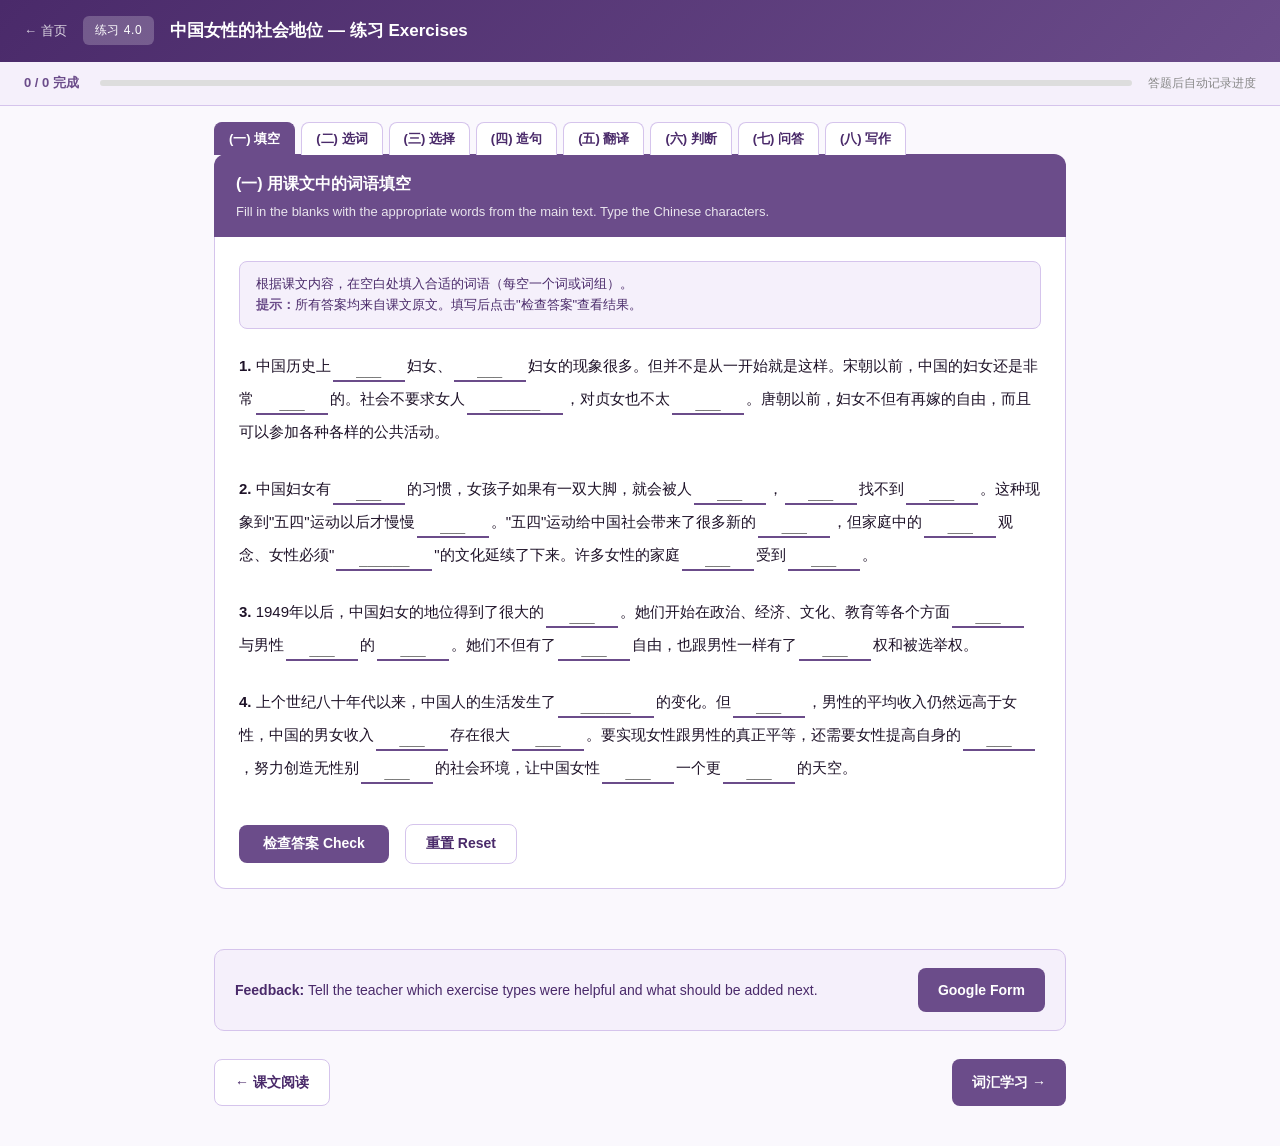
==== commit 4ee7df1c: "Add files via upload" ====
--- a/exercises-4-0.html
+++ b/exercises-4-0.html
@@ -622,6 +622,13 @@
 </div>
 
 </div><!-- /ex-wrap -->
+
+<div style="max-width:900px;margin:0 auto;padding:0 24px 8px;">
+  <div class="writing-promo">
+    <p><strong>Feedback:</strong> Tell the teacher which exercise types were helpful and what should be added next.</p>
+    <a href="YOUR_GOOGLE_FORM_URL" target="_blank" rel="noopener noreferrer">Google Form</a>
+  </div>
+</div>
 
 <div class="nav-footer">
   <a class="nav-link sec" href="smart_reading_4_0.html">← 课文阅读</a>
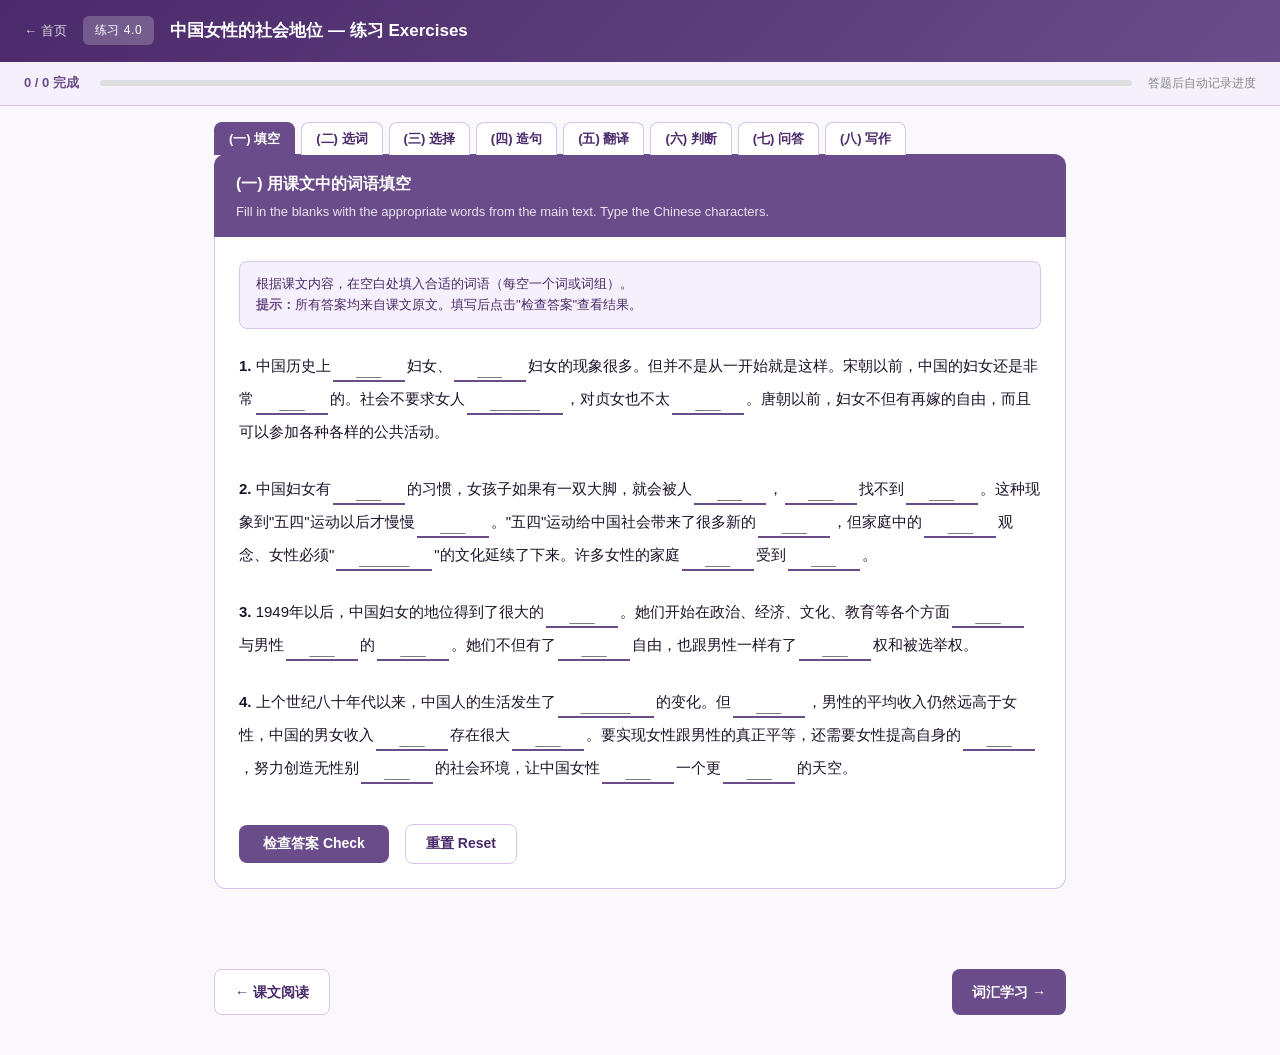
==== commit f48fd871: "Add files via upload" ====
--- a/exercises-4-0.html
+++ b/exercises-4-0.html
@@ -616,19 +616,12 @@
 
     <div class="writing-promo">
       <p>写完后，可以使用 <strong>Writing Studio</strong> 获取 AI 即时反馈，包括内容、词汇、语法和表达评价。</p>
-      <a href="writing-studio.html">→ 前往写作工坊</a>
+      <a href="https://docs.google.com/forms/d/e/1FAIpQLScRVWIQ-cuCXpfgMUsA9VsmY7Ct5m2bDn2gDQAvFidjdndWgQ/viewform?usp=publish-editor" target="_blank" rel="noopener noreferrer">→ 前往写作工坊</a>
     </div>
   </div>
 </div>
 
 </div><!-- /ex-wrap -->
-
-<div style="max-width:900px;margin:0 auto;padding:0 24px 8px;">
-  <div class="writing-promo">
-    <p><strong>Feedback:</strong> Tell the teacher which exercise types were helpful and what should be added next.</p>
-    <a href="YOUR_GOOGLE_FORM_URL" target="_blank" rel="noopener noreferrer">Google Form</a>
-  </div>
-</div>
 
 <div class="nav-footer">
   <a class="nav-link sec" href="smart_reading_4_0.html">← 课文阅读</a>
